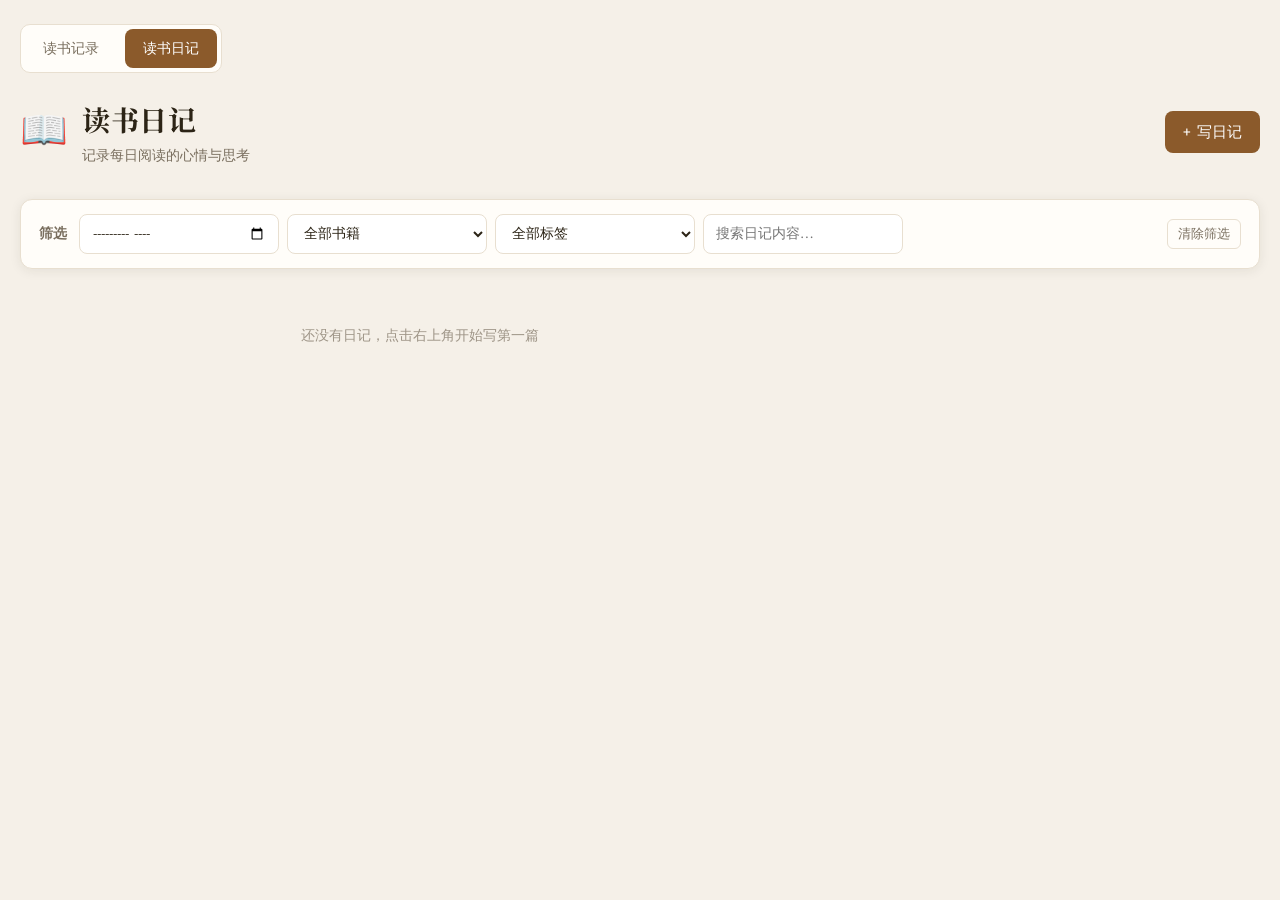
==== diary.html @ 4c118de2 "Initial commit: reading journal static site for GitHub Pages" ====
<!DOCTYPE html>
<html lang="zh-CN">
<head>
  <meta charset="UTF-8">
  <meta name="viewport" content="width=device-width, initial-scale=1.0">
  <title>读书日记</title>
  <link rel="preconnect" href="https://fonts.googleapis.com">
  <link rel="preconnect" href="https://fonts.gstatic.com" crossorigin>
  <link href="https://fonts.googleapis.com/css2?family=Noto+Serif+SC:wght@400;600;700&family=Source+Sans+3:wght@400;500;600&display=swap" rel="stylesheet">
  <link rel="stylesheet" href="styles.css">
</head>
<body>
  <div class="app">
    <nav class="app-nav" aria-label="主导航">
      <a href="index.html" class="app-nav-link">读书记录</a>
      <a href="diary.html" class="app-nav-link active">读书日记</a>
    </nav>

    <header class="header">
      <div class="header-inner">
        <div class="brand">
          <span class="brand-icon">📖</span>
          <div>
            <h1>读书日记</h1>
            <p class="subtitle">记录每日阅读的心情与思考</p>
          </div>
        </div>
        <button type="button" class="btn btn-primary" id="addDiaryBtn">
          <span>+</span> 写日记
        </button>
      </div>
    </header>

    <section class="filter-bar diary-filter-bar">
      <div class="filter-bar-inner">
        <span class="filter-label">筛选</span>
        <div class="filter-controls">
          <input type="month" id="filterMonth" aria-label="按月份筛选">
          <select id="filterBook" aria-label="按书籍筛选">
            <option value="">全部书籍</option>
          </select>
          <select id="filterTag" aria-label="按标签筛选">
            <option value="">全部标签</option>
          </select>
          <input type="search" id="filterKeyword" placeholder="搜索日记内容…" aria-label="搜索日记">
        </div>
        <button type="button" class="btn btn-ghost btn-sm" id="clearDiaryFiltersBtn" hidden>清除筛选</button>
      </div>
      <p class="filter-summary" id="diaryFilterSummary" hidden></p>
    </section>

    <main class="diary-list" id="diaryList"></main>
  </div>

  <!-- Add / Edit Modal -->
  <dialog class="modal modal-fullscreen" id="diaryModal">
    <form class="modal-content diary-form-fullscreen" id="diaryForm">
      <div class="modal-header">
        <h3 id="diaryModalTitle">写日记</h3>
        <button type="button" class="btn-close" id="closeDiaryModalBtn" aria-label="关闭">&times;</button>
      </div>

      <input type="hidden" id="diaryId">

      <div class="diary-form-fields">
        <div class="form-row two-col">
          <div>
            <label for="diaryDate">日期 <span class="required">*</span></label>
            <input type="date" id="diaryDate" required>
          </div>
          <div>
            <label for="diaryBook">关联书籍</label>
            <select id="diaryBook">
              <option value="">不关联书籍</option>
            </select>
          </div>
        </div>

        <div class="form-row">
          <label for="diaryTitle">标题</label>
          <input type="text" id="diaryTitle" placeholder="给这篇日记起个标题（选填）">
        </div>

        <div class="form-row">
          <label>标签</label>
          <div class="tag-color-picker" id="diaryTagColorPicker"></div>
          <div class="tags-input-wrap">
            <div id="diaryTagsChips" class="tags-chips"></div>
            <input type="text" id="diaryTagInput" list="diaryTagList" placeholder="输入标签后按回车添加">
          </div>
          <p class="field-hint">点击标签可切换颜色</p>
        </div>

        <datalist id="diaryTagList"></datalist>
      </div>

      <div class="form-row diary-content-row">
        <label for="diaryContent">日记内容 <span class="required">*</span></label>
        <textarea id="diaryContent" required placeholder="写下今天的阅读体会、摘录、疑问或灵感…"></textarea>
      </div>

      <div class="modal-actions">
        <button type="button" class="btn btn-ghost" id="cancelDiaryBtn">取消</button>
        <button type="submit" class="btn btn-primary">保存</button>
      </div>
    </form>
  </dialog>

  <!-- Detail Modal -->
  <dialog class="modal modal-wide" id="diaryDetailModal">
    <div class="modal-content detail-content">
      <div class="modal-header">
        <h3 id="diaryDetailTitle"></h3>
        <button type="button" class="btn-close" id="closeDiaryDetailBtn" aria-label="关闭">&times;</button>
      </div>
      <div class="diary-detail-meta" id="diaryDetailMeta"></div>
      <div class="diary-detail-body" id="diaryDetailBody"></div>
      <div class="modal-actions">
        <button type="button" class="btn btn-ghost" id="diaryDetailEditBtn">编辑</button>
        <button type="button" class="btn btn-danger" id="diaryDetailDeleteBtn">删除</button>
      </div>
    </div>
  </dialog>

  <script src="tags.js"></script>
  <script src="diary.js"></script>
</body>
</html>
---- styles.css ----
:root {
  --bg: #f5f0e8;
  --surface: #fffdf9;
  --border: #e8dfd0;
  --text: #2c2416;
  --text-muted: #7a6f5f;
  --primary: #8b5a2b;
  --primary-hover: #6d4520;
  --finished: #5a7a5c;
  --finished-bg: #eef4ee;
  --reading: #b8860b;
  --reading-bg: #fdf6e3;
  --planned: #5b6b8a;
  --planned-bg: #eef1f6;
  --danger: #a94442;
  --shadow: 0 2px 12px rgba(44, 36, 22, 0.08);
  --radius: 12px;
  --font-serif: "Noto Serif SC", "Songti SC", serif;
  --font-sans: "Source Sans 3", "PingFang SC", sans-serif;
}

*,
*::before,
*::after {
  box-sizing: border-box;
  margin: 0;
  padding: 0;
}

body {
  font-family: var(--font-sans);
  background: var(--bg);
  color: var(--text);
  min-height: 100vh;
  line-height: 1.6;
}

.app {
  max-width: 1280px;
  margin: 0 auto;
  padding: 24px 20px 48px;
}

/* Header */
.header {
  margin-bottom: 32px;
}

.header-inner {
  display: flex;
  align-items: center;
  justify-content: space-between;
  gap: 16px;
  flex-wrap: wrap;
}

.brand {
  display: flex;
  align-items: center;
  gap: 14px;
}

.brand-icon {
  font-size: 2.4rem;
}

.brand h1 {
  font-family: var(--font-serif);
  font-size: 1.75rem;
  font-weight: 700;
  letter-spacing: 0.02em;
}

.subtitle {
  color: var(--text-muted);
  font-size: 0.9rem;
  margin-top: 2px;
}

/* Filter bar */
.filter-bar {
  background: var(--surface);
  border: 1px solid var(--border);
  border-radius: var(--radius);
  padding: 14px 18px;
  margin-bottom: 24px;
  box-shadow: var(--shadow);
}

.filter-bar-inner {
  display: flex;
  align-items: center;
  gap: 12px;
  flex-wrap: wrap;
}

.filter-label {
  font-size: 0.88rem;
  font-weight: 600;
  color: var(--text-muted);
  flex-shrink: 0;
}

.filter-controls {
  display: flex;
  flex-wrap: wrap;
  gap: 8px;
  flex: 1;
}

.filter-controls select {
  padding: 8px 12px;
  border: 1px solid var(--border);
  border-radius: 8px;
  font-family: inherit;
  font-size: 0.88rem;
  background: #fff;
  color: var(--text);
  min-width: 130px;
  flex: 1;
  max-width: 200px;
}

.filter-controls select:focus {
  outline: none;
  border-color: var(--primary);
}

.filter-summary {
  margin-top: 10px;
  font-size: 0.85rem;
  color: var(--primary);
  padding-top: 10px;
  border-top: 1px solid var(--border);
}

.tag-category {
  background: #ede4d4;
  color: var(--primary);
}

.tag-publisher {
  background: var(--planned-bg);
  color: var(--planned);
}

.tag-origin {
  background: var(--finished-bg);
  color: var(--finished);
}

.tag-color-rose { background: #f5e0e0; color: #9e4b4b; }
.tag-color-orange { background: #f5ebe0; color: #9e6b4b; }
.tag-color-amber { background: #f5f0e0; color: #8a7340; }
.tag-color-green { background: #e0f0e5; color: #4b7a5c; }
.tag-color-teal { background: #e0f0f0; color: #4b7a7a; }
.tag-color-blue { background: #e0e8f5; color: #4b6b9e; }
.tag-color-purple { background: #e8e0f4; color: #6b5b8a; }
.tag-color-pink { background: #f5e0eb; color: #9e4b7a; }

.tag-color-picker {
  display: flex;
  align-items: center;
  gap: 8px;
  margin-bottom: 8px;
  flex-wrap: wrap;
}

.tag-color-picker-label {
  font-size: 0.82rem;
  color: var(--text-muted);
  flex-shrink: 0;
}

.tag-color-dot {
  width: 22px;
  height: 22px;
  border-radius: 50%;
  border: 2px solid transparent;
  cursor: pointer;
  padding: 0;
  transition: transform 0.15s, box-shadow 0.15s;
}

.tag-color-dot:hover {
  transform: scale(1.1);
}

.tag-color-dot.active {
  box-shadow: 0 0 0 2px var(--surface), 0 0 0 4px var(--primary);
  transform: scale(1.1);
}

.field-hint {
  margin-top: 6px;
  font-size: 0.78rem;
  color: var(--text-muted);
}

.author-info-section {
  background: var(--bg);
  border: 1px solid var(--border);
  border-radius: 10px;
  padding: 14px 14px 2px;
  margin-bottom: 16px;
}

.tags-input-wrap {
  border: 1px solid var(--border);
  border-radius: 8px;
  padding: 8px 10px;
  background: #fff;
  display: flex;
  flex-wrap: wrap;
  gap: 6px;
  align-items: center;
  min-height: 42px;
}

.tags-input-wrap:focus-within {
  border-color: var(--primary);
}

.tags-chips {
  display: flex;
  flex-wrap: wrap;
  gap: 6px;
}

.tag-chip {
  display: inline-flex;
  align-items: center;
  gap: 4px;
  padding: 3px 8px;
  border-radius: 4px;
  font-size: 0.82rem;
  cursor: pointer;
  border: none;
  font-family: inherit;
}

.tag-chip-remove {
  border: none;
  background: none;
  color: inherit;
  cursor: pointer;
  padding: 0 2px;
  font-size: 1rem;
  line-height: 1;
  opacity: 0.7;
}

.tag-chip-remove:hover {
  opacity: 1;
}

#tagInput {
  flex: 1;
  min-width: 120px;
  border: none;
  outline: none;
  font-family: inherit;
  font-size: 0.95rem;
  padding: 4px 0;
  background: transparent;
}

.tag-clickable {
  cursor: pointer;
  transition: opacity 0.15s;
}

.tag-clickable:hover {
  opacity: 0.8;
}

.detail-link {
  color: var(--primary);
  cursor: pointer;
  text-decoration: underline;
  text-underline-offset: 2px;
}

.detail-link:hover {
  color: var(--primary-hover);
}

/* Buttons */
.btn {
  display: inline-flex;
  align-items: center;
  gap: 6px;
  padding: 10px 18px;
  border: none;
  border-radius: 8px;
  font-family: inherit;
  font-size: 0.95rem;
  font-weight: 500;
  cursor: pointer;
  transition: background 0.2s, transform 0.15s;
}

.btn:active {
  transform: scale(0.98);
}

.btn-primary {
  background: var(--primary);
  color: #fff;
}

.btn-primary:hover {
  background: var(--primary-hover);
}

.btn-ghost {
  background: transparent;
  color: var(--text-muted);
  border: 1px solid var(--border);
}

.btn-ghost:hover {
  background: var(--bg);
  color: var(--text);
}

.btn-danger {
  background: var(--danger);
  color: #fff;
}

.btn-danger:hover {
  background: #8b3634;
}

.btn-sm {
  padding: 5px 10px;
  font-size: 0.8rem;
  border-radius: 6px;
}

/* Board */
.board {
  display: grid;
  grid-template-columns: repeat(3, 1fr);
  gap: 20px;
  align-items: start;
}

.column {
  background: var(--surface);
  border: 1px solid var(--border);
  border-radius: var(--radius);
  box-shadow: var(--shadow);
  min-height: 400px;
  display: flex;
  flex-direction: column;
}

.column-header {
  display: flex;
  align-items: center;
  justify-content: space-between;
  padding: 16px 18px;
  border-bottom: 1px solid var(--border);
  border-radius: var(--radius) var(--radius) 0 0;
}

.column-header h2 {
  font-family: var(--font-serif);
  font-size: 1.1rem;
  font-weight: 600;
}

.column-header.finished {
  background: var(--finished-bg);
  color: var(--finished);
}

.column-header.reading {
  background: var(--reading-bg);
  color: var(--reading);
}

.column-header.planned {
  background: var(--planned-bg);
  color: var(--planned);
}

.count {
  background: rgba(255, 255, 255, 0.7);
  padding: 2px 10px;
  border-radius: 20px;
  font-size: 0.85rem;
  font-weight: 600;
}

.book-list {
  padding: 12px;
  flex: 1;
  display: flex;
  flex-direction: column;
  gap: 10px;
}

.empty-hint {
  text-align: center;
  color: var(--text-muted);
  font-size: 0.88rem;
  padding: 32px 16px;
  opacity: 0.7;
}

/* Planned column */
.column-planned {
  min-height: 480px;
}

.plan-tabs {
  display: flex;
  flex-wrap: wrap;
  gap: 6px;
  padding: 10px 12px;
  border-bottom: 1px solid var(--border);
  background: rgba(255, 255, 255, 0.5);
}

.plan-tab {
  padding: 5px 10px;
  border: 1px solid var(--border);
  border-radius: 20px;
  background: #fff;
  font-family: inherit;
  font-size: 0.78rem;
  color: var(--text-muted);
  cursor: pointer;
  transition: background 0.15s, color 0.15s, border-color 0.15s;
}

.plan-tab:hover {
  border-color: var(--planned);
  color: var(--planned);
}

.plan-tab.active {
  background: var(--planned);
  border-color: var(--planned);
  color: #fff;
  font-weight: 500;
}

.book-list-planned {
  gap: 0;
}

.plan-group {
  padding: 10px 12px 4px;
}

.plan-group + .plan-group {
  border-top: 1px dashed var(--border);
  margin-top: 4px;
  padding-top: 14px;
}

.plan-group-header {
  display: flex;
  align-items: center;
  justify-content: space-between;
  margin-bottom: 10px;
}

.plan-group-title {
  font-family: var(--font-serif);
  font-size: 0.92rem;
  font-weight: 600;
  color: var(--planned);
}

.plan-group-count {
  font-size: 0.78rem;
  color: var(--text-muted);
  background: var(--planned-bg);
  padding: 1px 8px;
  border-radius: 10px;
}

.plan-group-list {
  display: flex;
  flex-direction: column;
  gap: 10px;
}

.plan-fields {
  background: var(--planned-bg);
  border: 1px solid #d4dce8;
  border-radius: 10px;
  padding: 14px 14px 2px;
  margin-bottom: 16px;
}

.tag-plan {
  background: #dce4f0;
  color: var(--planned);
  font-weight: 500;
}

.tag-format {
  background: #f0ebe3;
  color: var(--primary);
}

/* Finished year filter */
.column-finished {
  min-height: 480px;
}

.finished-year-bar {
  display: flex;
  align-items: center;
  gap: 10px;
  padding: 10px 12px;
  border-bottom: 1px solid var(--border);
  background: rgba(255, 255, 255, 0.5);
}

.finished-year-bar label {
  font-size: 0.82rem;
  font-weight: 600;
  color: var(--finished);
  flex-shrink: 0;
}

.finished-year-bar select {
  flex: 1;
  min-width: 0;
  padding: 6px 10px;
  border: 1px solid var(--border);
  border-radius: 8px;
  font-family: inherit;
  font-size: 0.85rem;
  background: #fff;
  color: var(--text);
}

.finished-year-bar select#exportFormat {
  flex: 0 0 96px;
}

.finished-year-bar select:focus {
  outline: none;
  border-color: var(--finished);
}

.finished-year-summary {
  margin: 0;
  padding: 10px 14px;
  font-size: 0.85rem;
  color: var(--finished);
  background: var(--finished-bg);
  border-bottom: 1px solid var(--border);
  line-height: 1.5;
}

.record-platform-wrap.disabled {
  opacity: 0.45;
  pointer-events: none;
}

/* Book Card */
.book-card {
  background: #fff;
  border: 1px solid var(--border);
  border-radius: 10px;
  padding: 14px 16px;
  cursor: pointer;
  transition: box-shadow 0.2s, transform 0.15s, opacity 0.15s;
}

.book-card-top {
  display: flex;
  align-items: flex-start;
  gap: 8px;
  margin-bottom: 4px;
}

.book-card-drag {
  flex-shrink: 0;
  width: 22px;
  height: 22px;
  margin-top: 1px;
  padding: 0;
  border: none;
  border-radius: 4px;
  background: transparent;
  color: var(--text-muted);
  font-size: 1rem;
  line-height: 1;
  cursor: grab;
  opacity: 0.45;
  transition: opacity 0.15s, background 0.15s, color 0.15s;
}

.book-card:hover .book-card-drag {
  opacity: 1;
}

.book-card-drag:hover {
  background: var(--bg);
  color: var(--text);
}

.book-card-drag:active {
  cursor: grabbing;
}

.book-card.is-dragging {
  opacity: 0.45;
  box-shadow: var(--shadow);
}

.book-list[data-sortable="on"],
.plan-group-list[data-sortable="on"] {
  min-height: 40px;
}

.book-card-title {
  font-family: var(--font-serif);
  font-size: 1rem;
  font-weight: 600;
  line-height: 1.4;
  flex: 1;
  margin-bottom: 0;
}

.book-card:hover:not(.is-dragging) {
  box-shadow: var(--shadow);
  transform: translateY(-1px);
}

.book-card-author {
  font-size: 0.82rem;
  color: var(--text-muted);
  margin-bottom: 10px;
}

.column.drop-highlight {
  outline: 2px dashed var(--primary);
  outline-offset: -2px;
}

.book-list.drop-target-active,
.plan-group-list.drop-target-active {
  background: rgba(139, 90, 43, 0.04);
  border-radius: 8px;
}

.book-card-meta {
  display: flex;
  flex-wrap: wrap;
  gap: 6px;
}

.tag {
  font-size: 0.75rem;
  padding: 2px 8px;
  border-radius: 4px;
  background: var(--bg);
  color: var(--text-muted);
}

.book-card-notes {
  margin-top: 10px;
  font-size: 0.85rem;
  color: var(--text-muted);
  display: -webkit-box;
  -webkit-line-clamp: 2;
  -webkit-box-orient: vertical;
  overflow: hidden;
}

.book-card-actions {
  display: flex;
  gap: 6px;
  margin-top: 10px;
  padding-top: 10px;
  border-top: 1px solid var(--border);
}

.book-card-actions .btn-sm {
  flex: 1;
  justify-content: center;
}

/* Modal */
.modal {
  border: none;
  border-radius: var(--radius);
  padding: 0;
  max-width: 520px;
  width: calc(100% - 32px);
  box-shadow: 0 8px 40px rgba(44, 36, 22, 0.18);
  background: var(--surface);
}

.modal-wide {
  max-width: 580px;
}

.modal-fullscreen {
  width: 100%;
  height: 100%;
  max-width: 100%;
  max-height: 100%;
  margin: 0;
  border-radius: 0;
}

@supports (height: 100dvh) {
  .modal-fullscreen {
    height: 100dvh;
    max-height: 100dvh;
  }

  .diary-form-fullscreen {
    max-height: 100dvh;
  }
}

.modal-fullscreen::backdrop {
  background: var(--bg);
}

.diary-form-fullscreen {
  height: 100%;
  max-height: 100vh;
  display: flex;
  flex-direction: column;
  padding: 20px 24px 24px;
  overflow-y: auto;
}

.diary-form-fields {
  flex-shrink: 0;
}

.diary-content-row {
  flex: 1 1 auto;
  display: flex;
  flex-direction: column;
  min-height: calc(100vh - 320px);
  margin-bottom: 0;
}

@supports (height: 100dvh) {
  .diary-content-row {
    min-height: calc(100dvh - 320px);
  }
}

.diary-content-row textarea {
  width: 100%;
  flex: 1 1 auto;
  min-height: calc(100vh - 360px);
  height: calc(100vh - 360px);
  max-height: none;
  resize: vertical;
  line-height: 1.85;
  font-family: var(--font-serif);
  font-size: 1.05rem;
  padding: 16px;
}

@supports (height: 100dvh) {
  .diary-content-row textarea {
    min-height: calc(100dvh - 360px);
    height: calc(100dvh - 360px);
  }
}

.diary-form-fullscreen .modal-actions {
  flex-shrink: 0;
  margin-top: 16px;
}

.modal-content-scroll {
  max-height: calc(100vh - 80px);
  overflow-y: auto;
}

.modal::backdrop {
  background: rgba(44, 36, 22, 0.4);
  backdrop-filter: blur(2px);
}

.modal-content {
  padding: 24px;
}

.modal-header {
  display: flex;
  align-items: center;
  justify-content: space-between;
  margin-bottom: 20px;
}

.modal-header h3 {
  font-family: var(--font-serif);
  font-size: 1.25rem;
}

.btn-close {
  background: none;
  border: none;
  font-size: 1.5rem;
  color: var(--text-muted);
  cursor: pointer;
  line-height: 1;
  padding: 4px;
}

.btn-close:hover {
  color: var(--text);
}

.form-row {
  margin-bottom: 16px;
}

.form-row label {
  display: block;
  font-size: 0.88rem;
  font-weight: 500;
  margin-bottom: 6px;
  color: var(--text);
}

.required {
  color: var(--danger);
}

.form-row input,
.form-row select,
.form-row textarea {
  width: 100%;
  padding: 10px 12px;
  border: 1px solid var(--border);
  border-radius: 8px;
  font-family: inherit;
  font-size: 0.95rem;
  background: #fff;
  color: var(--text);
  transition: border-color 0.2s;
}

.form-row input:focus,
.form-row select:focus,
.form-row textarea:focus {
  outline: none;
  border-color: var(--primary);
}

.form-row textarea {
  resize: vertical;
  min-height: 90px;
}

.two-col {
  display: grid;
  grid-template-columns: 1fr 1fr;
  gap: 12px;
}

.section-label {
  font-family: var(--font-serif);
  font-size: 0.95rem;
  font-weight: 600;
  margin-bottom: 12px;
  color: var(--text);
}

.reading-fields {
  background: var(--finished-bg);
  border: 1px solid #d4e0d5;
  border-radius: 10px;
  padding: 14px 14px 2px;
  margin-bottom: 16px;
}

.reading-records-list {
  display: flex;
  flex-direction: column;
  gap: 12px;
  margin-bottom: 14px;
}

.reading-record-item {
  background: #fff;
  border: 1px solid var(--border);
  border-radius: 8px;
  padding: 12px;
}

.reading-record-title {
  font-size: 0.85rem;
  font-weight: 600;
  color: var(--finished);
  margin-bottom: 10px;
}

.form-section {
  margin-bottom: 16px;
}

.extension-section {
  border: 1px solid var(--border);
  border-radius: 10px;
  padding: 0 14px;
  background: var(--bg);
}

.extension-section summary {
  padding: 12px 0;
  font-size: 0.9rem;
  font-weight: 500;
  cursor: pointer;
  color: var(--text-muted);
  list-style: none;
}

.extension-section summary::-webkit-details-marker {
  display: none;
}

.extension-section[open] summary {
  border-bottom: 1px solid var(--border);
  margin-bottom: 14px;
  color: var(--text);
}

.extension-section .form-row:last-child {
  margin-bottom: 14px;
}

.detail-section-title {
  font-family: var(--font-serif);
  font-size: 0.95rem;
  font-weight: 600;
  color: var(--text);
  margin-top: 6px;
  padding-top: 12px;
  border-top: 1px solid var(--border);
}

.detail-record {
  background: var(--bg);
  border-radius: 8px;
  padding: 12px 14px;
  font-size: 0.9rem;
}

.detail-record + .detail-record {
  margin-top: 8px;
}

.detail-record-title {
  font-weight: 600;
  color: var(--finished);
  margin-bottom: 6px;
  font-size: 0.85rem;
}

.modal-actions {
  display: flex;
  justify-content: flex-end;
  gap: 10px;
  margin-top: 24px;
  padding-top: 16px;
  border-top: 1px solid var(--border);
}

/* Detail view */
.detail-body {
  display: flex;
  flex-direction: column;
  gap: 14px;
}

.detail-row {
  display: flex;
  gap: 8px;
}

.detail-label {
  font-size: 0.85rem;
  font-weight: 600;
  color: var(--text-muted);
  min-width: 72px;
  flex-shrink: 0;
}

.detail-value {
  font-size: 0.95rem;
}

.detail-notes {
  background: var(--bg);
  border-radius: 8px;
  padding: 14px;
  font-size: 0.95rem;
  line-height: 1.7;
  white-space: pre-wrap;
}

.detail-author {
  color: var(--text-muted);
  font-size: 0.95rem;
  margin-top: -8px;
}

/* Responsive */
@media (max-width: 900px) {
  .board {
    grid-template-columns: 1fr;
  }

  .column {
    min-height: auto;
  }
}

@media (max-width: 480px) {
  .two-col {
    grid-template-columns: 1fr;
  }

  .brand h1 {
    font-size: 1.4rem;
  }

  .filter-controls select {
    max-width: none;
    min-width: 0;
  }
}

/* App navigation */
.app-nav {
  display: flex;
  gap: 8px;
  margin-bottom: 24px;
  padding: 4px;
  background: var(--surface);
  border: 1px solid var(--border);
  border-radius: 10px;
  width: fit-content;
}

.app-nav-link {
  padding: 8px 18px;
  border-radius: 8px;
  font-size: 0.9rem;
  font-weight: 500;
  color: var(--text-muted);
  text-decoration: none;
  transition: background 0.15s, color 0.15s;
}

.app-nav-link:hover {
  color: var(--text);
  background: var(--bg);
}

.app-nav-link.active {
  background: var(--primary);
  color: #fff;
}

/* Diary page */
.diary-filter-bar input[type="search"],
.diary-filter-bar input[type="month"] {
  padding: 8px 12px;
  border: 1px solid var(--border);
  border-radius: 8px;
  font-family: inherit;
  font-size: 0.88rem;
  background: #fff;
  color: var(--text);
  min-width: 130px;
  flex: 1;
  max-width: 200px;
}

.diary-filter-bar input:focus {
  outline: none;
  border-color: var(--primary);
}

.diary-list {
  display: flex;
  flex-direction: column;
  gap: 14px;
  max-width: 800px;
}

.diary-empty {
  max-width: 800px;
}

.diary-card {
  background: var(--surface);
  border: 1px solid var(--border);
  border-radius: var(--radius);
  padding: 20px 22px;
  box-shadow: var(--shadow);
  cursor: pointer;
  transition: box-shadow 0.2s, transform 0.15s;
  border-left: 4px solid var(--primary);
}

.diary-card:hover {
  box-shadow: 0 4px 20px rgba(44, 36, 22, 0.12);
  transform: translateY(-1px);
}

.diary-card-header {
  display: flex;
  align-items: center;
  flex-wrap: wrap;
  gap: 10px;
  margin-bottom: 8px;
}

.diary-card-tags {
  display: flex;
  flex-wrap: wrap;
  gap: 6px;
  margin-bottom: 10px;
}

.diary-detail-tags {
  display: flex;
  flex-wrap: wrap;
  gap: 6px;
  width: 100%;
  margin-top: 8px;
}

.diary-card-date {
  font-size: 0.85rem;
  color: var(--text-muted);
  font-weight: 500;
}

.diary-card-book {
  font-size: 0.78rem;
  padding: 2px 10px;
  border-radius: 20px;
  background: var(--reading-bg);
  color: var(--reading);
  font-weight: 500;
}

.diary-card-title {
  font-family: var(--font-serif);
  font-size: 1.15rem;
  font-weight: 600;
  margin-bottom: 10px;
  line-height: 1.4;
}

.diary-card-preview {
  font-size: 0.95rem;
  color: var(--text-muted);
  line-height: 1.7;
  display: -webkit-box;
  -webkit-line-clamp: 3;
  -webkit-box-orient: vertical;
  overflow: hidden;
}

.diary-detail-meta {
  display: flex;
  flex-wrap: wrap;
  gap: 12px;
  font-size: 0.9rem;
  color: var(--text-muted);
  margin-bottom: 16px;
  padding-bottom: 14px;
  border-bottom: 1px solid var(--border);
}

.diary-detail-book {
  color: var(--reading);
  font-weight: 500;
}

.diary-detail-body {
  font-size: 1rem;
  line-height: 1.85;
  white-space: pre-wrap;
  font-family: var(--font-serif);
  min-height: 120px;
}

@media (max-width: 480px) {
  .diary-filter-bar input[type="search"],
  .diary-filter-bar input[type="month"] {
    max-width: none;
    min-width: 0;
  }

  .app-nav {
    width: 100%;
  }

  .app-nav-link {
    flex: 1;
    text-align: center;
  }
}
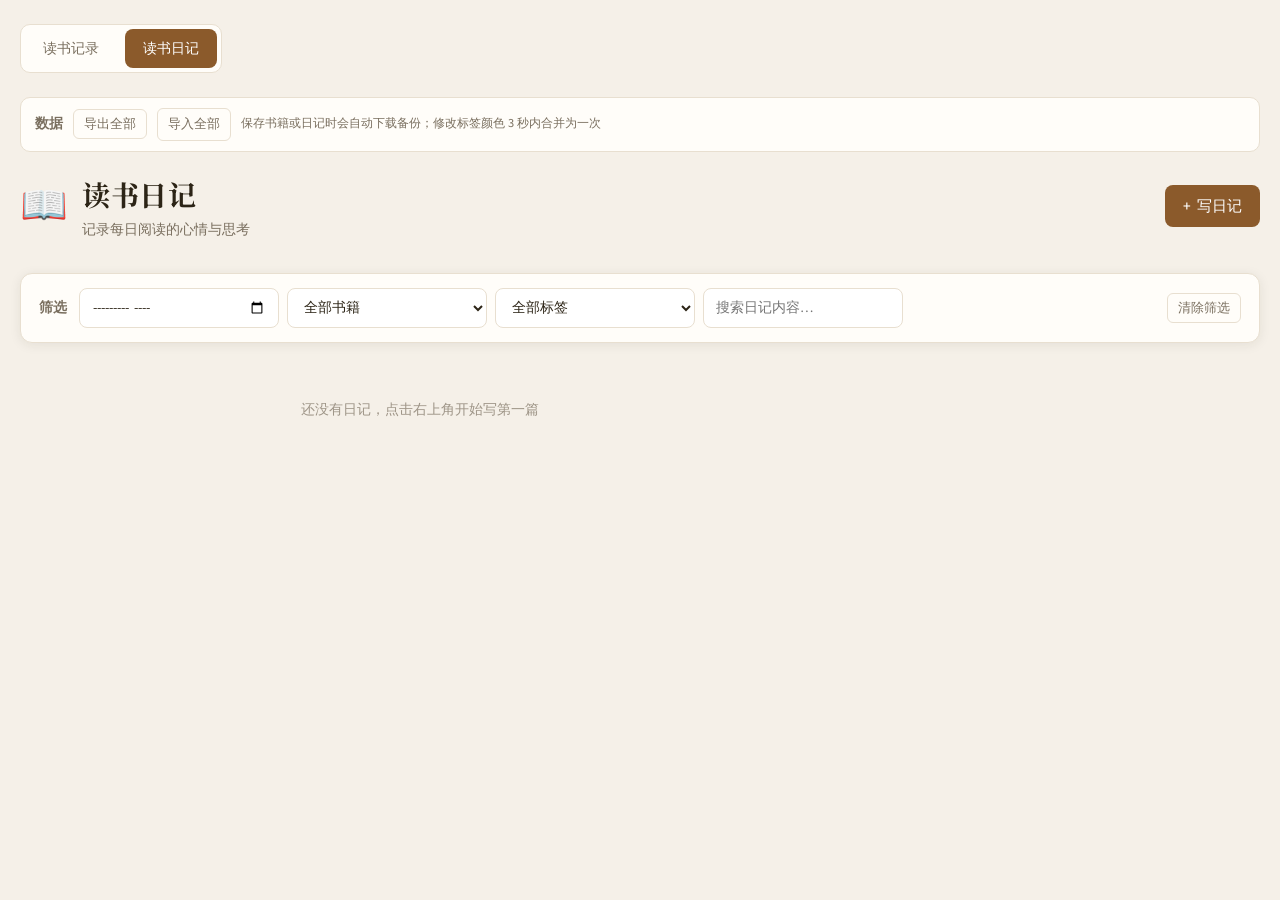
==== commit f4d4914b: "Add full export/import and auto backup on save" ====
--- a/diary.html
+++ b/diary.html
@@ -15,6 +15,16 @@
       <a href="index.html" class="app-nav-link">读书记录</a>
       <a href="diary.html" class="app-nav-link active">读书日记</a>
     </nav>
+
+    <section class="data-bar" aria-label="数据管理">
+      <span class="data-bar-label">数据</span>
+      <button type="button" class="btn btn-ghost btn-sm" id="exportAllBtn">导出全部</button>
+      <label class="btn btn-ghost btn-sm import-label">
+        导入全部
+        <input type="file" id="importAllInput" accept=".json,application/json" hidden>
+      </label>
+      <p class="data-bar-hint">保存书籍或日记时会自动下载备份；修改标签颜色 3 秒内合并为一次</p>
+    </section>
 
     <header class="header">
       <div class="header-inner">
@@ -122,6 +132,24 @@
     </div>
   </dialog>
 
+  <!-- Import Modal -->
+  <dialog class="modal" id="importModal">
+    <div class="modal-content">
+      <div class="modal-header">
+        <h3>导入数据</h3>
+        <button type="button" class="btn-close" data-close-import aria-label="关闭">&times;</button>
+      </div>
+      <p class="import-summary" id="importSummary"></p>
+      <p class="field-hint">合并：相同 ID 以导入文件为准；覆盖：完全替换当前数据。</p>
+      <div class="modal-actions">
+        <button type="button" class="btn btn-ghost" data-close-import>取消</button>
+        <button type="button" class="btn btn-ghost" id="importMergeBtn">合并</button>
+        <button type="button" class="btn btn-danger" id="importReplaceBtn">覆盖</button>
+      </div>
+    </div>
+  </dialog>
+
+  <script src="storage.js"></script>
   <script src="tags.js"></script>
   <script src="diary.js"></script>
 </body>
--- a/styles.css
+++ b/styles.css
@@ -1076,6 +1076,42 @@
   color: #fff;
 }
 
+.data-bar {
+  display: flex;
+  align-items: center;
+  gap: 10px;
+  flex-wrap: wrap;
+  margin-bottom: 20px;
+  padding: 10px 14px;
+  background: var(--surface);
+  border: 1px solid var(--border);
+  border-radius: 10px;
+}
+
+.data-bar-label {
+  font-size: 0.85rem;
+  font-weight: 600;
+  color: var(--text-muted);
+}
+
+.data-bar-hint {
+  margin: 0;
+  flex: 1 1 220px;
+  font-size: 0.78rem;
+  color: var(--text-muted);
+}
+
+.import-label {
+  cursor: pointer;
+  margin: 0;
+}
+
+.import-summary {
+  margin: 0 0 12px;
+  color: var(--text);
+  line-height: 1.5;
+}
+
 /* Diary page */
 .diary-filter-bar input[type="search"],
 .diary-filter-bar input[type="month"] {
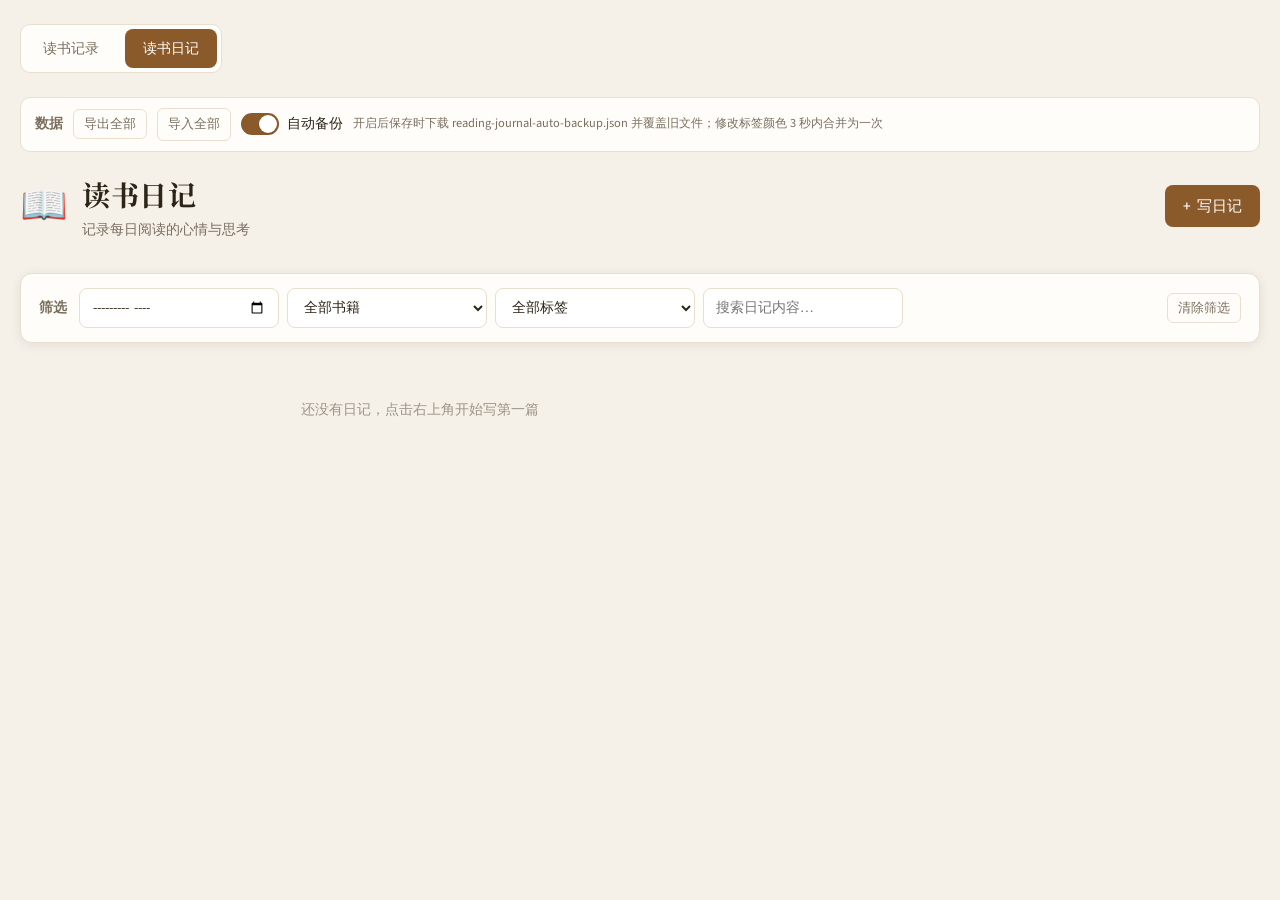
==== commit 75fe7c33: "Add auto backup toggle and fixed backup filename" ====
--- a/diary.html
+++ b/diary.html
@@ -23,7 +23,12 @@
         导入全部
         <input type="file" id="importAllInput" accept=".json,application/json" hidden>
       </label>
-      <p class="data-bar-hint">保存书籍或日记时会自动下载备份；修改标签颜色 3 秒内合并为一次</p>
+      <label class="auto-backup-toggle">
+        <input type="checkbox" id="autoBackupToggle" checked>
+        <span class="auto-backup-toggle-ui" aria-hidden="true"></span>
+        <span class="auto-backup-toggle-label">自动备份</span>
+      </label>
+      <p class="data-bar-hint">开启后保存时下载 reading-journal-auto-backup.json 并覆盖旧文件；修改标签颜色 3 秒内合并为一次</p>
     </section>
 
     <header class="header">
--- a/styles.css
+++ b/styles.css
@@ -1106,6 +1106,62 @@
   margin: 0;
 }
 
+.auto-backup-toggle {
+  display: inline-flex;
+  align-items: center;
+  gap: 8px;
+  cursor: pointer;
+  user-select: none;
+  margin: 0;
+}
+
+.auto-backup-toggle input {
+  position: absolute;
+  opacity: 0;
+  width: 0;
+  height: 0;
+}
+
+.auto-backup-toggle-ui {
+  position: relative;
+  width: 38px;
+  height: 22px;
+  background: var(--border);
+  border-radius: 999px;
+  transition: background 0.15s;
+}
+
+.auto-backup-toggle-ui::after {
+  content: '';
+  position: absolute;
+  top: 2px;
+  left: 2px;
+  width: 18px;
+  height: 18px;
+  background: #fff;
+  border-radius: 50%;
+  box-shadow: 0 1px 2px rgba(0, 0, 0, 0.15);
+  transition: transform 0.15s;
+}
+
+.auto-backup-toggle input:checked + .auto-backup-toggle-ui {
+  background: var(--primary);
+}
+
+.auto-backup-toggle input:checked + .auto-backup-toggle-ui::after {
+  transform: translateX(16px);
+}
+
+.auto-backup-toggle input:focus-visible + .auto-backup-toggle-ui {
+  outline: 2px solid var(--primary);
+  outline-offset: 2px;
+}
+
+.auto-backup-toggle-label {
+  font-size: 0.85rem;
+  color: var(--text);
+}
+
 .import-summary {
   margin: 0 0 12px;
   color: var(--text);
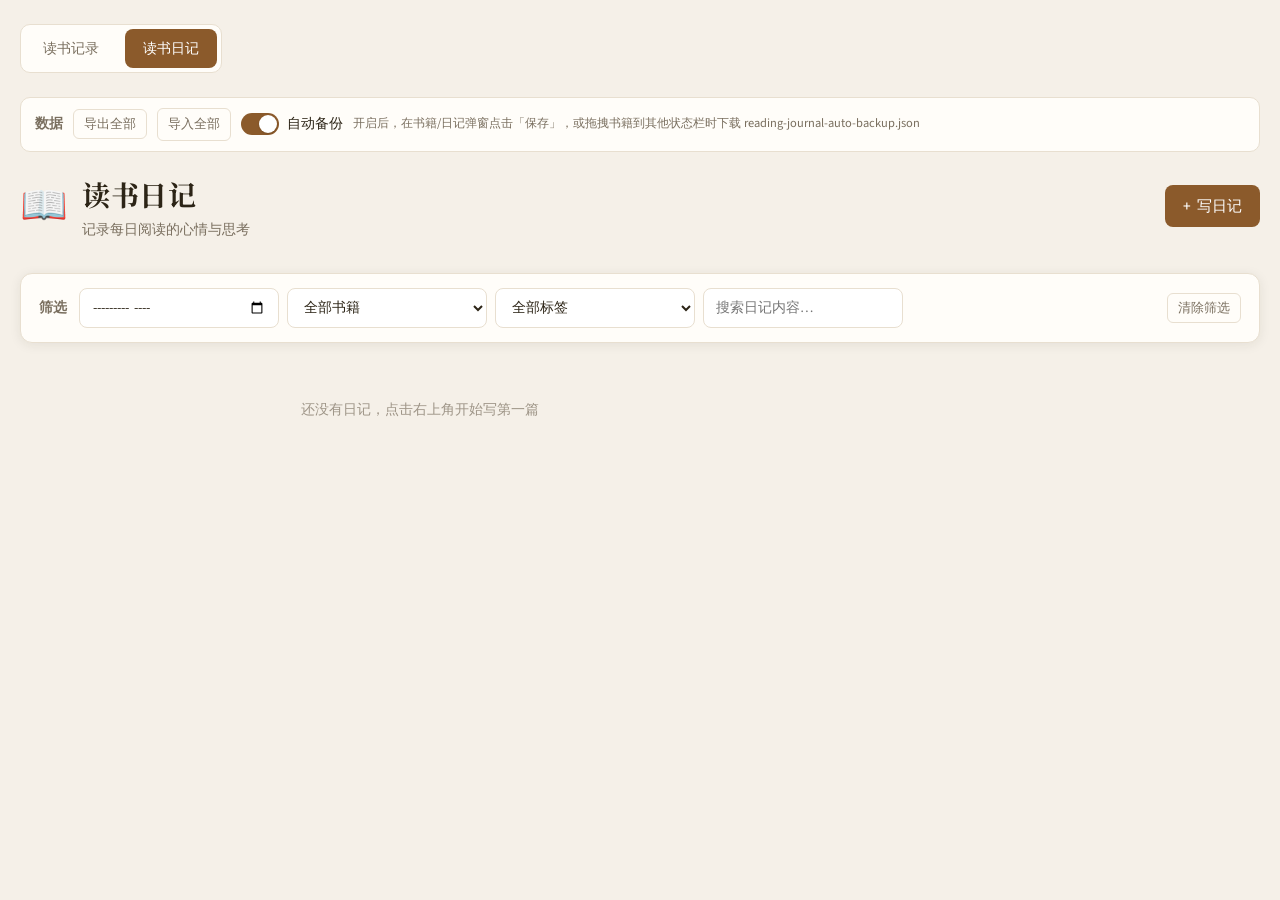
==== commit ecee6724: "Refine auto backup triggers for save and cross-column drag" ====
--- a/diary.html
+++ b/diary.html
@@ -28,7 +28,7 @@
         <span class="auto-backup-toggle-ui" aria-hidden="true"></span>
         <span class="auto-backup-toggle-label">自动备份</span>
       </label>
-      <p class="data-bar-hint">开启后保存时下载 reading-journal-auto-backup.json 并覆盖旧文件；修改标签颜色 3 秒内合并为一次</p>
+      <p class="data-bar-hint">开启后，在书籍/日记弹窗点击「保存」，或拖拽书籍到其他状态栏时下载 reading-journal-auto-backup.json</p>
     </section>
 
     <header class="header">
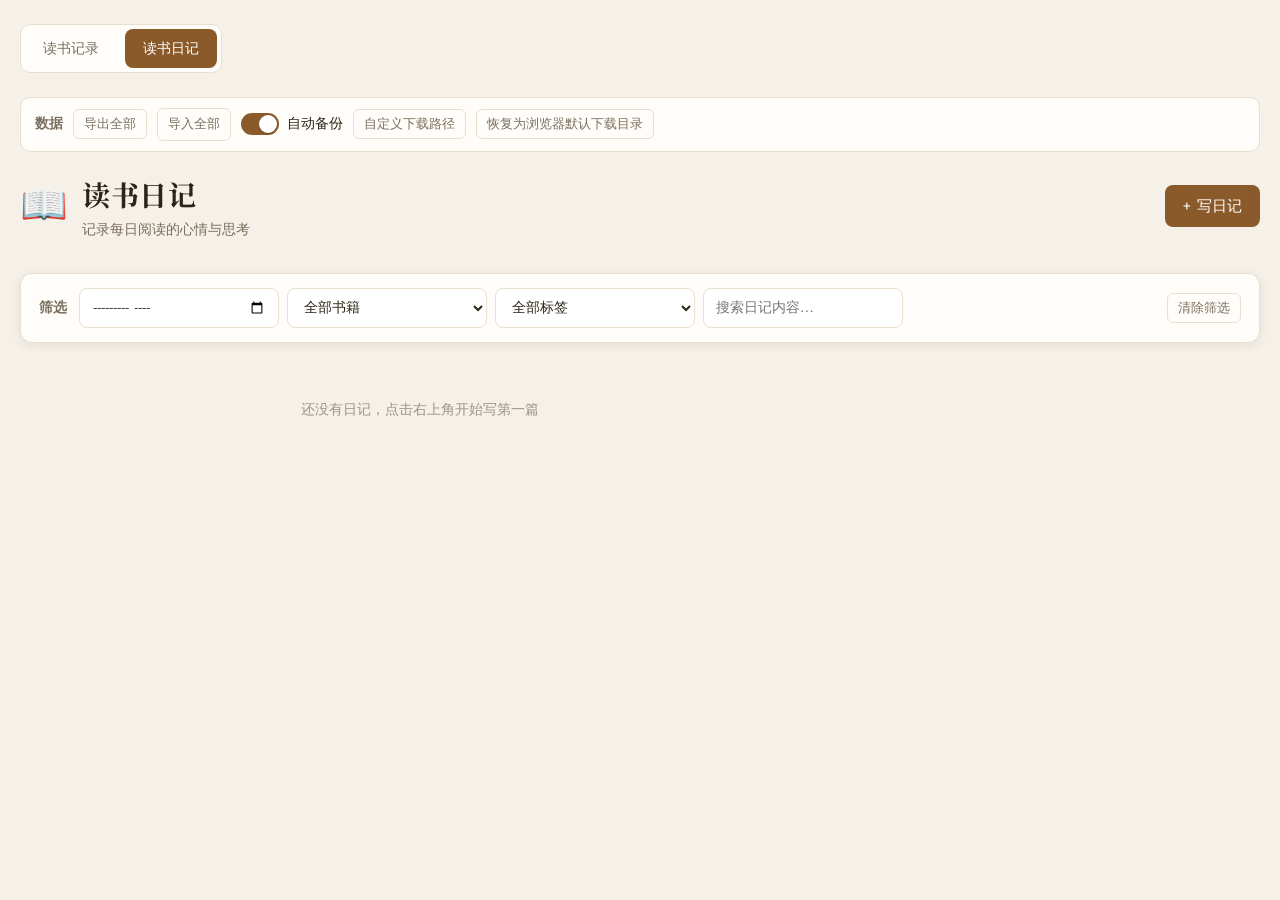
==== commit d075d074: "Add custom export path, UI tweaks, and mobile tag add button" ====
--- a/diary.html
+++ b/diary.html
@@ -28,7 +28,8 @@
         <span class="auto-backup-toggle-ui" aria-hidden="true"></span>
         <span class="auto-backup-toggle-label">自动备份</span>
       </label>
-      <p class="data-bar-hint">开启后，在书籍/日记弹窗点击「保存」，或拖拽书籍到其他状态栏时下载 reading-journal-auto-backup.json</p>
+      <button type="button" class="btn btn-ghost btn-sm" id="chooseBackupFolderBtn">自定义下载路径</button>
+      <button type="button" class="btn btn-ghost btn-sm" id="clearBackupFolderBtn" hidden>恢复为浏览器默认下载目录</button>
     </section>
 
     <header class="header">
@@ -101,9 +102,12 @@
           <div class="tag-color-picker" id="diaryTagColorPicker"></div>
           <div class="tags-input-wrap">
             <div id="diaryTagsChips" class="tags-chips"></div>
-            <input type="text" id="diaryTagInput" list="diaryTagList" placeholder="输入标签后按回车添加">
+            <div class="tags-input-row">
+              <input type="text" id="diaryTagInput" list="diaryTagList" placeholder="输入标签">
+              <button type="button" class="btn btn-ghost btn-sm tag-add-btn" id="addDiaryTagBtn">添加</button>
+            </div>
           </div>
-          <p class="field-hint">点击标签可切换颜色</p>
+          <p class="field-hint">点击「添加」或按回车创建标签；点击标签可切换颜色</p>
         </div>
 
         <datalist id="diaryTagList"></datalist>
--- a/styles.css
+++ b/styles.css
@@ -225,6 +225,21 @@
   display: flex;
   flex-wrap: wrap;
   gap: 6px;
+  flex: 1 1 100%;
+}
+
+.tags-input-row {
+  display: flex;
+  align-items: center;
+  gap: 8px;
+  flex: 1 1 100%;
+  min-width: 0;
+}
+
+.tag-add-btn {
+  flex-shrink: 0;
+  padding: 4px 12px;
+  min-height: 32px;
 }
 
 .tag-chip {
@@ -254,9 +269,10 @@
   opacity: 1;
 }
 
-#tagInput {
+#tagInput,
+#diaryTagInput {
   flex: 1;
-  min-width: 120px;
+  min-width: 0;
   border: none;
   outline: none;
   font-family: inherit;
@@ -1094,13 +1110,6 @@
   color: var(--text-muted);
 }
 
-.data-bar-hint {
-  margin: 0;
-  flex: 1 1 220px;
-  font-size: 0.78rem;
-  color: var(--text-muted);
-}
-
 .import-label {
   cursor: pointer;
   margin: 0;
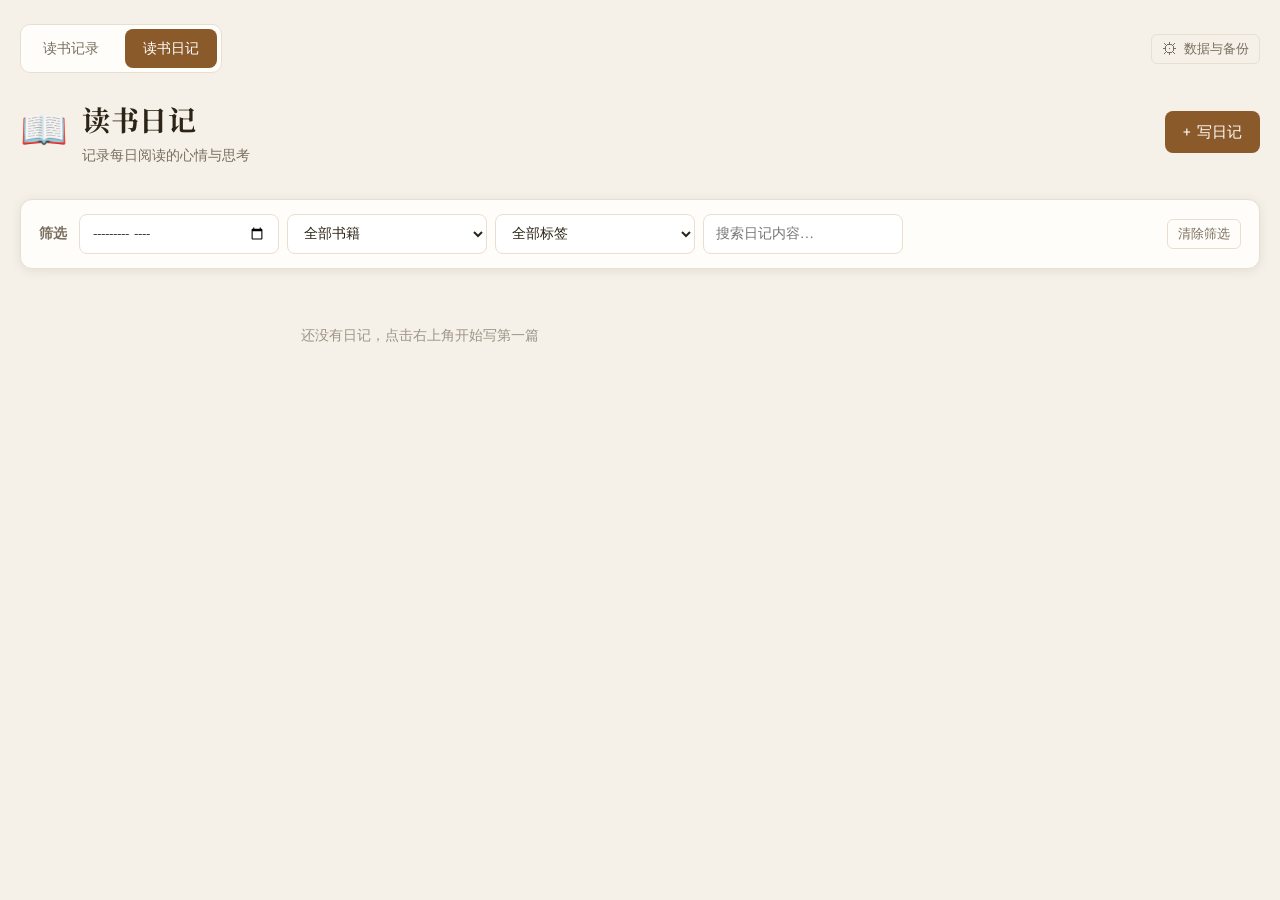
==== commit e8a43066: "Improve mobile UX: data panel, column add buttons, filters, and drag" ====
--- a/diary.html
+++ b/diary.html
@@ -11,26 +11,16 @@
 </head>
 <body>
   <div class="app">
-    <nav class="app-nav" aria-label="主导航">
-      <a href="index.html" class="app-nav-link">读书记录</a>
-      <a href="diary.html" class="app-nav-link active">读书日记</a>
-    </nav>
-
-    <section class="data-bar" aria-label="数据管理">
-      <span class="data-bar-label">数据</span>
-      <button type="button" class="btn btn-ghost btn-sm" id="exportAllBtn">导出全部</button>
-      <label class="btn btn-ghost btn-sm import-label">
-        导入全部
-        <input type="file" id="importAllInput" accept=".json,application/json" hidden>
-      </label>
-      <label class="auto-backup-toggle">
-        <input type="checkbox" id="autoBackupToggle" checked>
-        <span class="auto-backup-toggle-ui" aria-hidden="true"></span>
-        <span class="auto-backup-toggle-label">自动备份</span>
-      </label>
-      <button type="button" class="btn btn-ghost btn-sm" id="chooseBackupFolderBtn">自定义下载路径</button>
-      <button type="button" class="btn btn-ghost btn-sm" id="clearBackupFolderBtn" hidden>恢复为浏览器默认下载目录</button>
-    </section>
+    <div class="top-bar">
+      <nav class="app-nav" aria-label="主导航">
+        <a href="index.html" class="app-nav-link">读书记录</a>
+        <a href="diary.html" class="app-nav-link active">读书日记</a>
+      </nav>
+      <button type="button" class="btn btn-ghost btn-sm data-panel-trigger" id="openDataPanelBtn" aria-haspopup="dialog">
+        <span class="data-panel-trigger-icon" aria-hidden="true">⚙</span>
+        数据与备份
+      </button>
+    </div>
 
     <header class="header">
       <div class="header-inner">
@@ -141,6 +131,42 @@
     </div>
   </dialog>
 
+  <!-- Data Panel Modal -->
+  <dialog class="modal" id="dataPanelModal">
+    <div class="modal-content data-panel-content">
+      <div class="modal-header">
+        <h3>数据与备份</h3>
+        <button type="button" class="btn-close" data-close-data-panel aria-label="关闭">&times;</button>
+      </div>
+
+      <div class="data-panel-body">
+        <section class="data-panel-section">
+          <h4 class="data-panel-section-title">自动备份</h4>
+          <label class="auto-backup-toggle data-panel-toggle">
+            <input type="checkbox" id="autoBackupToggle" checked>
+            <span class="auto-backup-toggle-ui" aria-hidden="true"></span>
+            <span class="auto-backup-toggle-label">保存书籍或日记时自动备份</span>
+          </label>
+          <div class="data-panel-actions">
+            <button type="button" class="btn btn-ghost btn-sm" id="chooseBackupFolderBtn">自定义下载路径</button>
+            <button type="button" class="btn btn-ghost btn-sm" id="clearBackupFolderBtn" hidden>恢复为浏览器默认下载目录</button>
+          </div>
+        </section>
+
+        <section class="data-panel-section">
+          <h4 class="data-panel-section-title">导入与导出</h4>
+          <div class="data-panel-actions data-panel-actions-stack">
+            <button type="button" class="btn btn-ghost" id="exportAllBtn">导出全部数据</button>
+            <label class="btn btn-ghost import-label">
+              导入全部数据
+              <input type="file" id="importAllInput" accept=".json,application/json" hidden>
+            </label>
+          </div>
+        </section>
+      </div>
+    </div>
+  </dialog>
+
   <!-- Import Modal -->
   <dialog class="modal" id="importModal">
     <div class="modal-content">
--- a/styles.css
+++ b/styles.css
@@ -238,8 +238,10 @@
 
 .tag-add-btn {
   flex-shrink: 0;
-  padding: 4px 12px;
-  min-height: 32px;
+  padding: 8px 14px;
+  min-height: 44px;
+  min-width: 44px;
+  touch-action: manipulation;
 }
 
 .tag-chip {
@@ -388,6 +390,34 @@
   font-weight: 600;
 }
 
+.column-header-meta {
+  display: flex;
+  align-items: center;
+  gap: 8px;
+}
+
+.column-add-btn {
+  display: inline-flex;
+  align-items: center;
+  padding: 3px 10px;
+  border: 1px solid currentColor;
+  border-radius: 6px;
+  background: rgba(255, 255, 255, 0.55);
+  color: inherit;
+  font-family: inherit;
+  font-size: 0.78rem;
+  font-weight: 500;
+  line-height: 1.4;
+  cursor: pointer;
+  opacity: 0.9;
+  transition: background 0.15s, opacity 0.15s;
+}
+
+.column-add-btn:hover {
+  background: rgba(255, 255, 255, 0.92);
+  opacity: 1;
+}
+
 .column-header.finished {
   background: var(--finished-bg);
   color: var(--finished);
@@ -602,17 +632,18 @@
 
 .book-card-drag {
   flex-shrink: 0;
-  width: 22px;
-  height: 22px;
-  margin-top: 1px;
+  width: 32px;
+  height: 32px;
+  margin-top: 0;
   padding: 0;
   border: none;
-  border-radius: 4px;
+  border-radius: 6px;
   background: transparent;
   color: var(--text-muted);
-  font-size: 1rem;
+  font-size: 1.1rem;
   line-height: 1;
   cursor: grab;
+  touch-action: none;
   opacity: 0.45;
   transition: opacity 0.15s, background 0.15s, color 0.15s;
 }
@@ -621,6 +652,12 @@
   opacity: 1;
 }
 
+@media (hover: none) {
+  .book-card-drag {
+    opacity: 0.85;
+  }
+}
+
 .book-card-drag:hover {
   background: var(--bg);
   color: var(--text);
@@ -631,8 +668,16 @@
 }
 
 .book-card.is-dragging {
-  opacity: 0.45;
+  opacity: 0.55;
   box-shadow: var(--shadow);
+}
+
+.drop-marker {
+  height: 2px;
+  margin: 4px 0;
+  background: var(--primary);
+  border-radius: 1px;
+  pointer-events: none;
 }
 
 .book-list[data-sortable="on"],
@@ -1045,6 +1090,45 @@
   }
 }
 
+@media (max-width: 640px) {
+  .app {
+    padding-left: 12px;
+    padding-right: 12px;
+  }
+
+  .filter-bar {
+    padding: 12px;
+  }
+
+  .filter-bar-inner {
+    flex-direction: column;
+    align-items: stretch;
+    gap: 10px;
+  }
+
+  .filter-controls {
+    display: grid;
+    grid-template-columns: 1fr 1fr;
+    gap: 8px;
+    width: 100%;
+  }
+
+  .filter-controls select,
+  .filter-controls input[type="search"],
+  .filter-controls input[type="month"] {
+    width: 100%;
+    max-width: none;
+    min-width: 0;
+    flex: none;
+    box-sizing: border-box;
+  }
+
+  .filter-bar-inner > .btn {
+    width: 100%;
+    justify-content: center;
+  }
+}
+
 @media (max-width: 480px) {
   .two-col {
     grid-template-columns: 1fr;
@@ -1053,18 +1137,21 @@
   .brand h1 {
     font-size: 1.4rem;
   }
-
-  .filter-controls select {
-    max-width: none;
-    min-width: 0;
-  }
 }
 
 /* App navigation */
+.top-bar {
+  display: flex;
+  align-items: center;
+  justify-content: space-between;
+  gap: 12px;
+  margin-bottom: 24px;
+}
+
 .app-nav {
   display: flex;
   gap: 8px;
-  margin-bottom: 24px;
+  margin-bottom: 0;
   padding: 4px;
   background: var(--surface);
   border: 1px solid var(--border);
@@ -1092,22 +1179,70 @@
   color: #fff;
 }
 
-.data-bar {
-  display: flex;
-  align-items: center;
-  gap: 10px;
+.data-panel-trigger {
+  display: inline-flex;
+  align-items: center;
+  gap: 6px;
+  flex-shrink: 0;
+  color: var(--text-muted);
+}
+
+.data-panel-trigger:hover {
+  color: var(--text);
+}
+
+.data-panel-trigger-icon {
+  font-size: 1rem;
+  line-height: 1;
+}
+
+.data-panel-content {
+  max-width: 420px;
+}
+
+.data-panel-body {
+  display: flex;
+  flex-direction: column;
+  gap: 20px;
+}
+
+.data-panel-section {
+  padding-bottom: 20px;
+  border-bottom: 1px solid var(--border);
+}
+
+.data-panel-section:last-child {
+  padding-bottom: 0;
+  border-bottom: none;
+}
+
+.data-panel-section-title {
+  margin: 0 0 12px;
+  font-size: 0.82rem;
+  font-weight: 600;
+  color: var(--text-muted);
+  letter-spacing: 0.02em;
+}
+
+.data-panel-toggle {
+  margin-bottom: 12px;
+}
+
+.data-panel-actions {
+  display: flex;
   flex-wrap: wrap;
-  margin-bottom: 20px;
-  padding: 10px 14px;
-  background: var(--surface);
-  border: 1px solid var(--border);
-  border-radius: 10px;
-}
-
-.data-bar-label {
-  font-size: 0.85rem;
-  font-weight: 600;
-  color: var(--text-muted);
+  gap: 8px;
+}
+
+.data-panel-actions-stack {
+  flex-direction: column;
+}
+
+.data-panel-actions-stack .btn,
+.data-panel-actions-stack .import-label {
+  width: 100%;
+  justify-content: center;
+  text-align: center;
 }
 
 .import-label {
@@ -1304,15 +1439,28 @@
   min-height: 120px;
 }
 
+@media (max-width: 640px) {
+  .finished-year-bar {
+    flex-wrap: wrap;
+    gap: 8px;
+  }
+
+  .finished-year-bar select,
+  .finished-year-bar .btn {
+    flex: 1 1 calc(50% - 4px);
+    min-width: 0;
+    max-width: none;
+  }
+}
+
 @media (max-width: 480px) {
-  .diary-filter-bar input[type="search"],
-  .diary-filter-bar input[type="month"] {
-    max-width: none;
+  .top-bar {
+    gap: 8px;
+  }
+
+  .app-nav {
+    flex: 1;
     min-width: 0;
-  }
-
-  .app-nav {
-    width: 100%;
   }
 
   .app-nav-link {
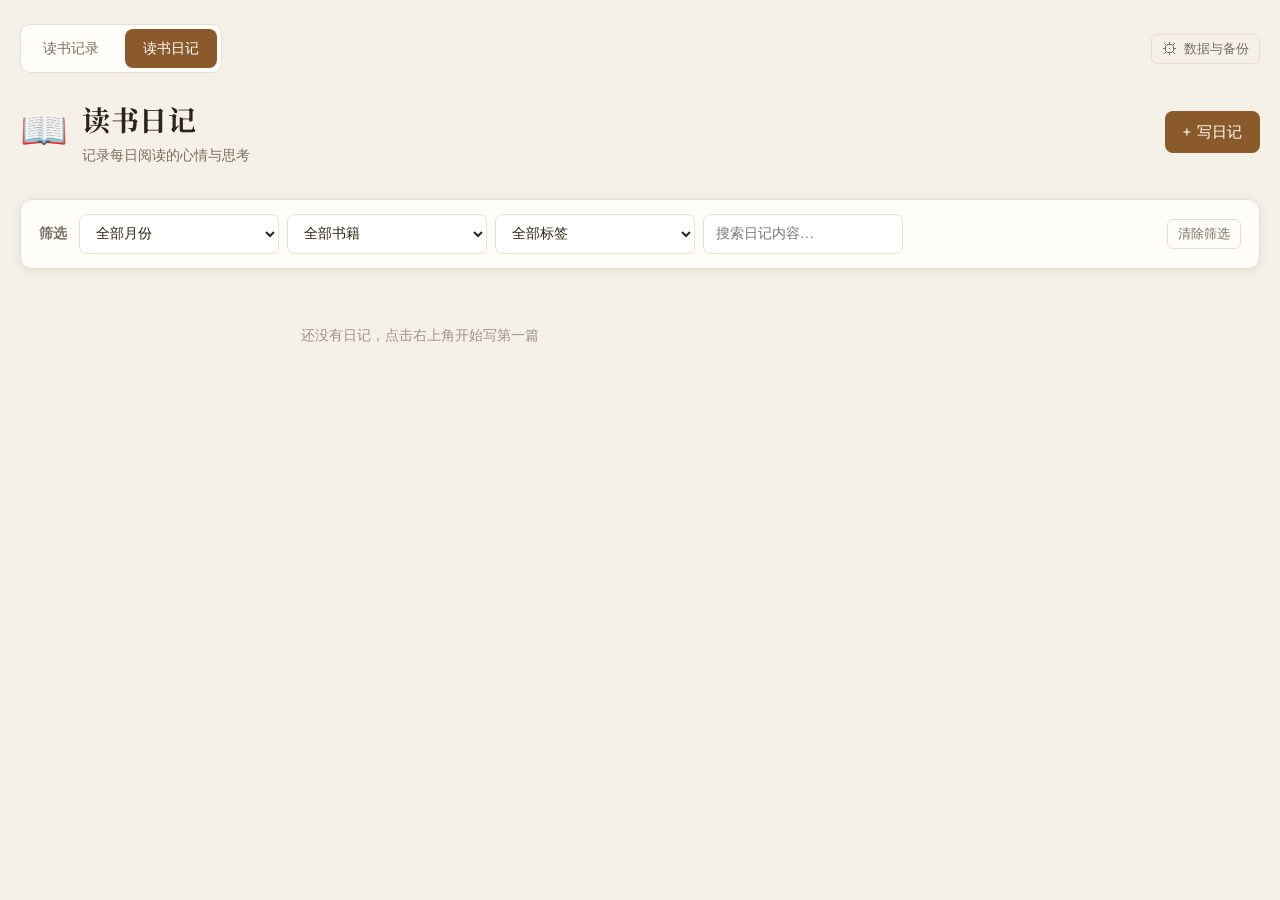
==== commit cdf3824a: "Fix diary month filter with select dropdown for cross-browser display" ====
--- a/diary.html
+++ b/diary.html
@@ -41,7 +41,9 @@
       <div class="filter-bar-inner">
         <span class="filter-label">筛选</span>
         <div class="filter-controls">
-          <input type="month" id="filterMonth" aria-label="按月份筛选">
+          <select id="filterMonth" aria-label="按月份筛选">
+            <option value="">全部月份</option>
+          </select>
           <select id="filterBook" aria-label="按书籍筛选">
             <option value="">全部书籍</option>
           </select>
--- a/styles.css
+++ b/styles.css
@@ -1123,6 +1123,10 @@
     box-sizing: border-box;
   }
 
+  .diary-filter-bar #filterMonth {
+    grid-column: 1 / -1;
+  }
+
   .filter-bar-inner > .btn {
     width: 100%;
     justify-content: center;
@@ -1313,8 +1317,7 @@
 }
 
 /* Diary page */
-.diary-filter-bar input[type="search"],
-.diary-filter-bar input[type="month"] {
+.diary-filter-bar input[type="search"] {
   padding: 8px 12px;
   border: 1px solid var(--border);
   border-radius: 8px;
